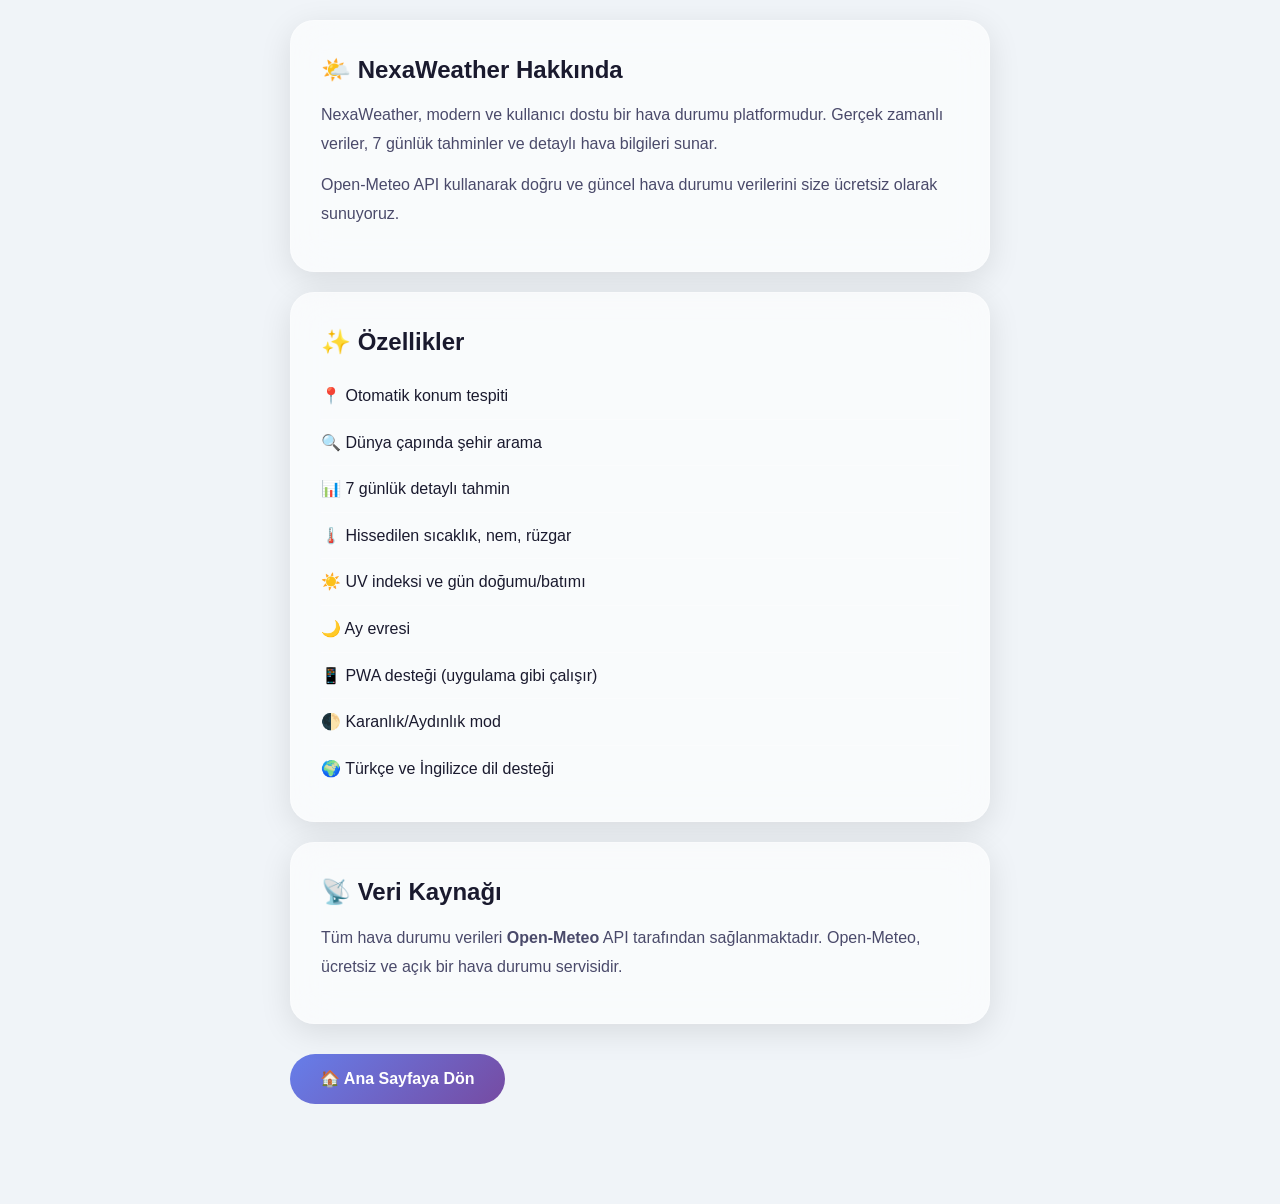
==== pages/about.html @ 71ba1c55 "Pages/about.html" ====
<!DOCTYPE html>
<html lang="tr">
<head>
    <meta charset="UTF-8" />
    <meta name="viewport" content="width=device-width, initial-scale=1.0" />
    <title>NexaWeather - Hakkında</title>
    <link rel="stylesheet" href="../style.css" />
    <style>
        .about-container {
            max-width: 700px;
            margin: 0 auto;
            padding: 20px 0;
        }
        .about-card {
            background: var(--bg-card);
            backdrop-filter: blur(20px);
            border-radius: var(--radius);
            padding: 30px;
            border: 1px solid var(--border-color);
            box-shadow: var(--shadow);
            margin-bottom: 20px;
        }
        .about-card h2 {
            font-size: 24px;
            margin-bottom: 12px;
        }
        .about-card p {
            color: var(--text-secondary);
            line-height: 1.8;
            margin-bottom: 12px;
        }
        .back-btn {
            display: inline-block;
            background: var(--gradient);
            color: #fff;
            padding: 12px 30px;
            border-radius: 50px;
            text-decoration: none;
            font-weight: 600;
            margin-top: 10px;
        }
        .back-btn:active {
            transform: scale(0.95);
        }
        .feature-list {
            list-style: none;
            padding: 0;
        }
        .feature-list li {
            padding: 10px 0;
            border-bottom: 1px solid var(--border-color);
            display: flex;
            align-items: center;
            gap: 12px;
        }
        .feature-list li:last-child {
            border-bottom: none;
        }
    </style>
</head>
<body>
    <div class="about-container">
        <div class="about-card">
            <h2>🌤️ NexaWeather Hakkında</h2>
            <p>
                NexaWeather, modern ve kullanıcı dostu bir hava durumu platformudur.
                Gerçek zamanlı veriler, 7 günlük tahminler ve detaylı hava bilgileri sunar.
            </p>
            <p>
                Open-Meteo API kullanarak doğru ve güncel hava durumu verilerini
                size ücretsiz olarak sunuyoruz.
            </p>
        </div>

        <div class="about-card">
            <h2>✨ Özellikler</h2>
            <ul class="feature-list">
                <li>📍 Otomatik konum tespiti</li>
                <li>🔍 Dünya çapında şehir arama</li>
                <li>📊 7 günlük detaylı tahmin</li>
                <li>🌡️ Hissedilen sıcaklık, nem, rüzgar</li>
                <li>☀️ UV indeksi ve gün doğumu/batımı</li>
                <li>🌙 Ay evresi</li>
                <li>📱 PWA desteği (uygulama gibi çalışır)</li>
                <li>🌓 Karanlık/Aydınlık mod</li>
                <li>🌍 Türkçe ve İngilizce dil desteği</li>
            </ul>
        </div>

        <div class="about-card">
            <h2>📡 Veri Kaynağı</h2>
            <p>
                Tüm hava durumu verileri <strong>Open-Meteo</strong> API tarafından sağlanmaktadır.
                Open-Meteo, ücretsiz ve açık bir hava durumu servisidir.
            </p>
        </div>

        <a href="../index.html" class="back-btn">🏠 Ana Sayfaya Dön</a>
    </div>
</body>
</html>
---- style.css ----
/* ============================================
   NEXAWEATHER - ANA STİL DOSYASI
   Premium | Glassmorphism | Mobile-First
   ============================================ */

/* ---------- CSS DEĞİŞKENLERİ ---------- */
:root {
    /* Renkler - Light Mode */
    --bg-primary: #f0f4f8;
    --bg-secondary: rgba(255, 255, 255, 0.7);
    --bg-card: rgba(255, 255, 255, 0.6);
    --bg-glass: rgba(255, 255, 255, 0.25);
    --text-primary: #1a1a2e;
    --text-secondary: #4a4a6a;
    --text-muted: #8888aa;
    --border-color: rgba(255, 255, 255, 0.3);
    --shadow: 0 8px 32px rgba(0, 0, 0, 0.1);
    --shadow-hover: 0 12px 48px rgba(0, 0, 0, 0.15);
    --gradient: linear-gradient(135deg, #667eea 0%, #764ba2 100%);
    --gradient-warm: linear-gradient(135deg, #f093fb 0%, #f5576c 100%);
    --radius: 24px;
    --radius-sm: 12px;
    --transition: all 0.3s cubic-bezier(0.4, 0, 0.2, 1);
    --font: 'Inter', -apple-system, BlinkMacSystemFont, sans-serif;
}

/* Dark Mode */
[data-theme="dark"] {
    --bg-primary: #0f0f1a;
    --bg-secondary: rgba(30, 30, 50, 0.8);
    --bg-card: rgba(30, 30, 50, 0.6);
    --bg-glass: rgba(30, 30, 50, 0.3);
    --text-primary: #e8e8f0;
    --text-secondary: #b0b0cc;
    --text-muted: #6a6a8a;
    --border-color: rgba(255, 255, 255, 0.08);
    --shadow: 0 8px 32px rgba(0, 0, 0, 0.4);
    --shadow-hover: 0 12px 48px rgba(0, 0, 0, 0.5);
}

/* ---------- RESET & BASE ---------- */
*,
*::before,
*::after {
    margin: 0;
    padding: 0;
    box-sizing: border-box;
}

html {
    scroll-behavior: smooth;
    -webkit-tap-highlight-color: transparent;
}

body {
    font-family: var(--font);
    background: var(--bg-primary);
    color: var(--text-primary);
    min-height: 100vh;
    transition: background 0.4s ease, color 0.4s ease;
    line-height: 1.6;
    padding: 0 16px 80px 16px;
    -webkit-font-smoothing: antialiased;
}

/* ---------- SCROLLBAR ---------- */
::-webkit-scrollbar {
    width: 6px;
    height: 6px;
}
::-webkit-scrollbar-track {
    background: transparent;
}
::-webkit-scrollbar-thumb {
    background: var(--text-muted);
    border-radius: 10px;
}

/* ---------- HEADER / NAV ---------- */
.header {
    position: sticky;
    top: 0;
    z-index: 100;
    padding: 12px 0;
    background: var(--bg-secondary);
    backdrop-filter: blur(20px);
    -webkit-backdrop-filter: blur(20px);
    border-bottom: 1px solid var(--border-color);
    border-radius: 0 0 24px 24px;
    margin: 0 -16px 20px -16px;
    padding: 12px 20px;
}

.nav {
    display: flex;
    justify-content: space-between;
    align-items: center;
    max-width: 600px;
    margin: 0 auto;
}

.logo {
    font-size: 20px;
    font-weight: 800;
    background: var(--gradient);
    -webkit-background-clip: text;
    -webkit-text-fill-color: transparent;
    background-clip: text;
    letter-spacing: -0.5px;
}

.nav-controls {
    display: flex;
    gap: 8px;
}

.nav-btn {
    width: 40px;
    height: 40px;
    border: none;
    border-radius: 50%;
    background: var(--bg-glass);
    backdrop-filter: blur(10px);
    color: var(--text-primary);
    font-size: 18px;
    cursor: pointer;
    transition: var(--transition);
    display: flex;
    align-items: center;
    justify-content: center;
    border: 1px solid var(--border-color);
}

.nav-btn:active {
    transform: scale(0.92);
}

/* ---------- HERO ---------- */
.hero {
    text-align: center;
    padding: 20px 0 30px 0;
    position: relative;
}

.hero-content {
    background: var(--bg-card);
    backdrop-filter: blur(20px);
    -webkit-backdrop-filter: blur(20px);
    border-radius: var(--radius);
    padding: 30px 20px;
    border: 1px solid var(--border-color);
    box-shadow: var(--shadow);
    margin-bottom: 20px;
    transition: var(--transition);
}

.hero-title {
    font-size: 22px;
    font-weight: 600;
    color: var(--text-secondary);
    margin-bottom: 4px;
}

.hero-temp {
    font-size: 64px;
    font-weight: 800;
    letter-spacing: -3px;
    background: var(--gradient);
    -webkit-background-clip: text;
    -webkit-text-fill-color: transparent;
    background-clip: text;
    line-height: 1.1;
}

.hero-condition {
    font-size: 18px;
    font-weight: 500;
    color: var(--text-secondary);
    margin-top: 4px;
}

.hero-details {
    display: flex;
    justify-content: center;
    gap: 20px;
    margin-top: 12px;
    font-size: 14px;
    color: var(--text-muted);
}

.hero-details span {
    background: var(--bg-glass);
    padding: 4px 12px;
    border-radius: 20px;
    border: 1px solid var(--border-color);
}

/* ---------- SEARCH ---------- */
.search-container {
    display: flex;
    gap: 8px;
    background: var(--bg-card);
    backdrop-filter: blur(20px);
    border-radius: 50px;
    padding: 6px;
    border: 1px solid var(--border-color);
    box-shadow: var(--shadow);
    max-width: 500px;
    margin: 0 auto;
}

.search-container input {
    flex: 1;
    border: none;
    background: transparent;
    padding: 12px 16px;
    font-size: 15px;
    font-family: var(--font);
    color: var(--text-primary);
    outline: none;
    min-width: 0;
}

.search-container input::placeholder {
    color: var(--text-muted);
}

.search-container button {
    width: 46px;
    height: 46px;
    border: none;
    border-radius: 50%;
    background: var(--gradient);
    color: #fff;
    font-size: 18px;
    cursor: pointer;
    transition: var(--transition);
    flex-shrink: 0;
    display: flex;
    align-items: center;
    justify-content: center;
}

.search-container button:active {
    transform: scale(0.92);
}

#locationBtn {
    background: var(--bg-glass);
    color: var(--text-primary);
    border: 1px solid var(--border-color);
}

/* ---------- SECTIONS ---------- */
.section {
    margin-top: 28px;
}

.section-title {
    font-size: 18px;
    font-weight: 700;
    margin-bottom: 14px;
    color: var(--text-primary);
    padding-left: 4px;
}

/* ---------- HOURLY ---------- */
.hourly-scroll {
    display: flex;
    gap: 12px;
    overflow-x: auto;
    padding: 4px 0 12px 0;
    scroll-snap-type: x mandatory;
    -webkit-overflow-scrolling: touch;
}

.hourly-item {
    flex: 0 0 72px;
    text-align: center;
    background: var(--bg-card);
    backdrop-filter: blur(10px);
    border-radius: var(--radius-sm);
    padding: 12px 6px;
    border: 1px solid var(--border-color);
    scroll-snap-align: start;
    transition: var(--transition);
    min-width: 64px;
}

.hourly-item .hour {
    font-size: 12px;
    color: var(--text-muted);
    font-weight: 500;
}

.hourly-item .icon {
    font-size: 24px;
    margin: 4px 0;
}

.hourly-item .temp {
    font-size: 15px;
    font-weight: 700;
}

/* ---------- DAILY ---------- */
.daily-grid {
    display: flex;
    flex-direction: column;
    gap: 8px;
}

.daily-item {
    display: flex;
    align-items: center;
    justify-content: space-between;
    background: var(--bg-card);
    backdrop-filter: blur(10px);
    border-radius: var(--radius-sm);
    padding: 12px 16px;
    border: 1px solid var(--border-color);
    transition: var(--transition);
}

.daily-item .day {
    font-weight: 600;
    width: 80px;
}

.daily-item .icon {
    font-size: 24px;
}

.daily-item .temps {
    display: flex;
    gap: 12px;
    font-weight: 500;
}

.daily-item .temps .high {
    color: #f5576c;
}
.daily-item .temps .low {
    color: #667eea;
}

/* ---------- HIGHLIGHTS ---------- */
.highlights-grid {
    display: grid;
    grid-template-columns: 1fr 1fr;
    gap: 10px;
}

.highlight-card {
    background: var(--bg-card);
    backdrop-filter: blur(10px);
    border-radius: var(--radius-sm);
    padding: 14px 12px;
    border: 1px solid var(--border-color);
    text-align: center;
    transition: var(--transition);
}

.highlight-card .label {
    font-size: 11px;
    color: var(--text-muted);
    text-transform: uppercase;
    letter-spacing: 0.5px;
    font-weight: 600;
}

.highlight-card .value {
    font-size: 22px;
    font-weight: 700;
    margin-top: 2px;
}

.highlight-card .sub {
    font-size: 12px;
    color: var(--text-muted);
}

/* ---------- CHARTS ---------- */
.charts-grid {
    display: grid;
    grid-template-columns: 1fr 1fr;
    gap: 12px;
}

.chart-card {
    background: var(--bg-card);
    backdrop-filter: blur(10px);
    border-radius: var(--radius-sm);
    padding: 12px;
    border: 1px solid var(--border-color);
    position: relative;
    height: 180px;
}

.chart-card canvas {
    width: 100% !important;
    height: 100% !important;
}

/* ---------- AQI ---------- */
.aqi-card {
    background: var(--bg-card);
    backdrop-filter: blur(10px);
    border-radius: var(--radius-sm);
    padding: 20px;
    border: 1px solid var(--border-color);
    text-align: center;
}

.aqi-value {
    font-size: 48px;
    font-weight: 800;
}

.aqi-label {
    font-size: 16px;
    color: var(--text-secondary);
}

/* ---------- MAP ---------- */
.map-placeholder {
    background: var(--bg-card);
    backdrop-filter: blur(10px);
    border-radius: var(--radius-sm);
    padding: 40px 20px;
    border: 1px solid var(--border-color);
    text-align: center;
    color: var(--text-muted);
}

/* ---------- SUGGESTIONS ---------- */
.suggestions-grid {
    display: flex;
    flex-wrap: wrap;
    gap: 8px;
}

.suggestion-tag {
    background: var(--bg-card);
    backdrop-filter: blur(10px);
    border-radius: 50px;
    padding: 8px 16px;
    border: 1px solid var(--border-color);
    font-size: 14px;
    font-weight: 500;
    display: inline-flex;
    align-items: center;
    gap: 6px;
    transition: var(--transition);
}

/* ---------- ADS ---------- */
.ad-container {
    margin: 24px 0;
    padding: 16px;
    background: var(--bg-card);
    border-radius: var(--radius-sm);
    border: 2px dashed var(--border-color);
    text-align: center;
    min-height: 90px;
    display: flex;
    align-items: center;
    justify-content: center;
    color: var(--text-muted);
    font-size: 14px;
}

.ad-container::before {
    content: "📢 Reklam Alanı";
    opacity: 0.5;
}

/* ---------- FOOTER ---------- */
.footer {
    margin-top: 40px;
    padding-top: 24px;
    border-top: 1px solid var(--border-color);
    text-align: center;
    font-size: 13px;
    color: var(--text-muted);
}

.footer-links {
    display: flex;
    flex-wrap: wrap;
    justify-content: center;
    gap: 12px;
    margin-top: 10px;
}

.footer-links a {
    color: var(--text-muted);
    text-decoration: none;
    transition: var(--transition);
}

.footer-links a:active {
    color: var(--text-primary);
}

/* ---------- UTILITIES ---------- */
.hidden {
    display: none !important;
}

.text-center {
    text-align: center;
}

.mt-8 {
    margin-top: 8px;
}

/* ---------- RESPONSIVE ---------- */
@media (min-width: 600px) {
    body {
        padding: 0 32px 80px 32px;
        max-width: 700px;
        margin: 0 auto;
    }

    .header {
        margin: 0 -32px 20px -32px;
        padding: 12px 32px;
    }

    .hero-temp {
        font-size: 80px;
    }

    .highlights-grid {
        grid-template-columns: repeat(3, 1fr);
    }

    .charts-grid {
        grid-template-columns: 1fr 1fr;
    }
}

@media (min-width: 900px) {
    body {
        max-width: 1100px;
        padding: 0 40px 80px 40px;
    }

    .header {
        margin: 0 -40px 20px -40px;
        padding: 12px 40px;
    }

    .daily-grid {
        display: grid;
        grid-template-columns: 1fr 1fr;
        gap: 8px;
    }

    .highlights-grid {
        grid-template-columns: repeat(4, 1fr);
    }

    .charts-grid {
        grid-template-columns: 1fr 1fr 1fr;
    }
}

/* ---------- ANIMATIONS ---------- */
@keyframes fadeUp {
    from {
        opacity: 0;
        transform: translateY(20px);
    }
    to {
        opacity: 1;
        transform: translateY(0);
    }
}

@keyframes pulse {
    0%,
    100% {
        opacity: 1;
    }
    50% {
        opacity: 0.5;
    }
}

.fade-up {
    animation: fadeUp 0.6s ease forwards;
}

.loading {
    animation: pulse 1.2s ease-in-out infinite;
}

/* ---------- LOADING SKELETON ---------- */
.skeleton {
    background: var(--bg-glass);
    border-radius: 8px;
    min-height: 40px;
    animation: pulse 1.5s ease-in-out infinite;
}
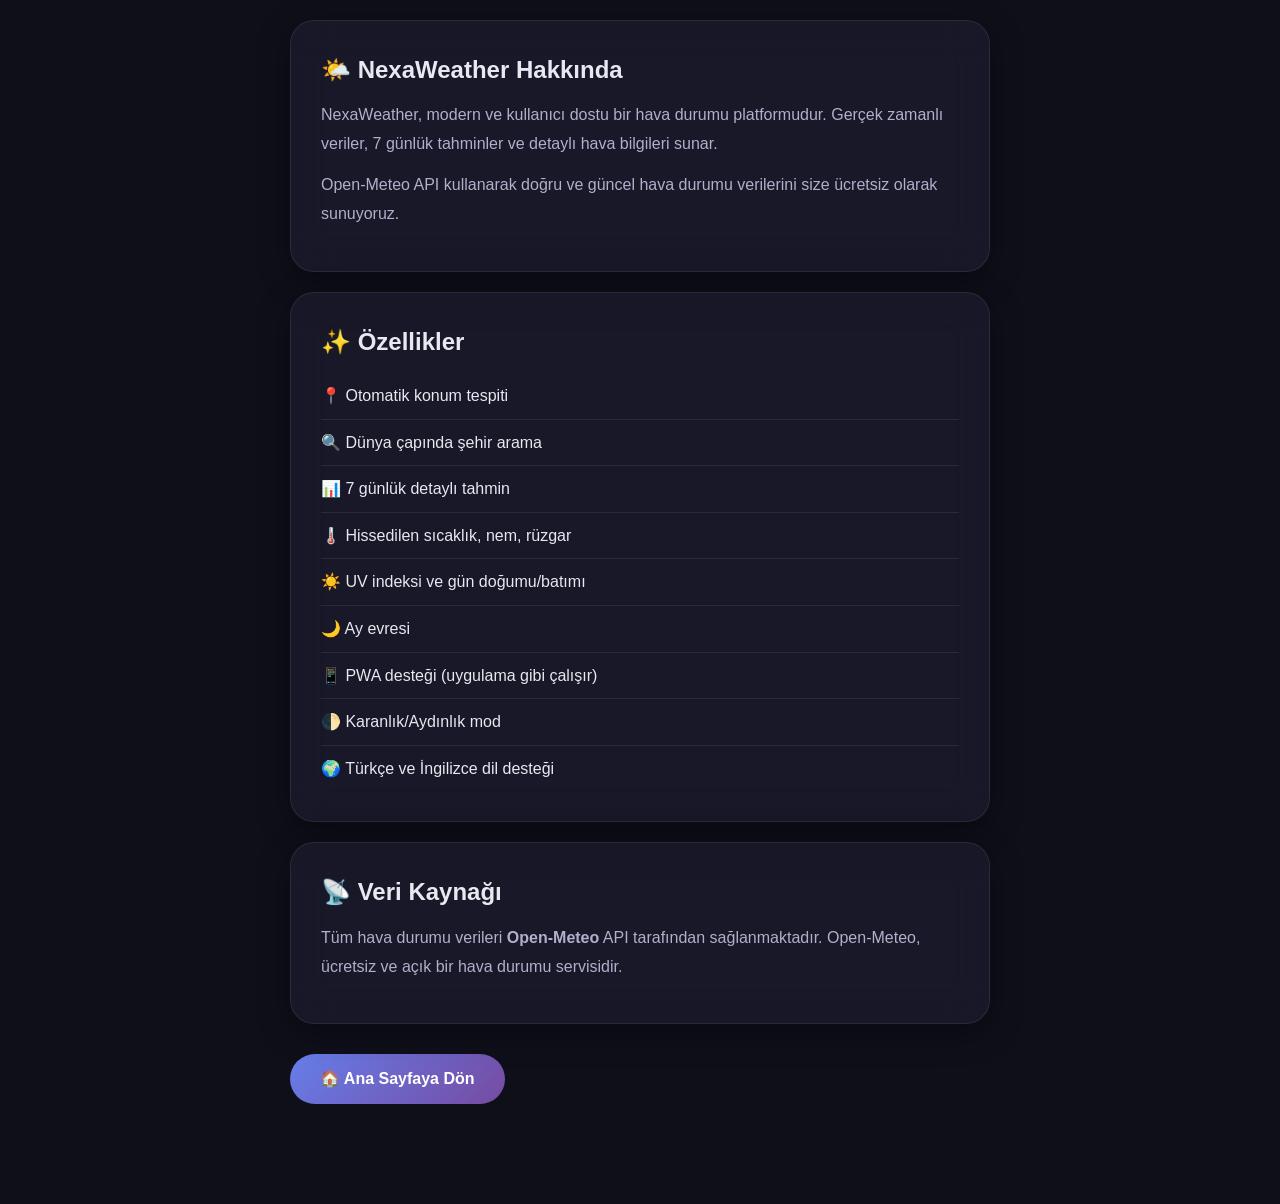
==== commit 09c9b502: "about.html" ====
--- a/pages/about.html
+++ b/pages/about.html
@@ -4,6 +4,7 @@
     <meta charset="UTF-8" />
     <meta name="viewport" content="width=device-width, initial-scale=1.0" />
     <title>NexaWeather - Hakkında</title>
+    <script>document.documentElement.setAttribute('data-theme',localStorage.getItem('nexa_theme')||'dark');</script>
     <link rel="stylesheet" href="../style.css" />
     <style>
         .about-container {
--- a/style.css
+++ b/style.css
@@ -604,4 +604,198 @@
     border-radius: 8px;
     min-height: 40px;
     animation: pulse 1.5s ease-in-out infinite;
+}
+/* ========== SIDE MENU ========== */
+.menu-overlay {
+    position: fixed;
+    top: 0;
+    left: 0;
+    width: 100%;
+    height: 100%;
+    background: rgba(0, 0, 0, 0.5);
+    z-index: 999;
+    opacity: 0;
+    transition: opacity 0.3s ease;
+}
+
+.menu-content {
+    position: fixed;
+    top: 0;
+    right: 0;
+    width: 280px;
+    height: 100%;
+    background: var(--bg-primary);
+    z-index: 1000;
+    padding: 20px;
+    transform: translateX(100%);
+    transition: transform 0.3s cubic-bezier(0.4, 0, 0.2, 1);
+    box-shadow: var(--shadow);
+    display: flex;
+    flex-direction: column;
+    border-left: 1px solid var(--border-color);
+}
+
+.menu-header {
+    display: flex;
+    justify-content: space-between;
+    align-items: center;
+    padding-bottom: 16px;
+    border-bottom: 1px solid var(--border-color);
+    margin-bottom: 16px;
+}
+
+.menu-logo {
+    font-size: 18px;
+    font-weight: 700;
+    background: var(--gradient);
+    -webkit-background-clip: text;
+    -webkit-text-fill-color: transparent;
+    background-clip: text;
+}
+
+.menu-close {
+    background: none;
+    border: none;
+    font-size: 24px;
+    color: var(--text-primary);
+    cursor: pointer;
+}
+
+.menu-items {
+    flex: 1;
+    display: flex;
+    flex-direction: column;
+    gap: 4px;
+}
+
+.menu-items a {
+    display: block;
+    padding: 12px 16px;
+    border-radius: var(--radius-sm);
+    color: var(--text-primary);
+    text-decoration: none;
+    font-weight: 500;
+    transition: var(--transition);
+}
+
+.menu-items a:active {
+    background: var(--bg-glass);
+}
+
+.menu-footer {
+    border-top: 1px solid var(--border-color);
+    padding-top: 16px;
+    display: flex;
+    flex-direction: column;
+    gap: 8px;
+}
+
+.menu-footer button {
+    padding: 12px 16px;
+    border: none;
+    border-radius: var(--radius-sm);
+    background: var(--bg-glass);
+    color: var(--text-primary);
+    font-weight: 500;
+    cursor: pointer;
+    transition: var(--transition);
+    font-size: 15px;
+}
+
+.menu-footer button:active {
+    transform: scale(0.97);
+}
+/* ========== FAVORİLER ========== */
+.hero-header {
+    display: flex;
+    align-items: center;
+    justify-content: center;
+    gap: 12px;
+}
+
+.fav-btn {
+    background: none;
+    border: none;
+    font-size: 32px;
+    cursor: pointer;
+    transition: var(--transition);
+    color: var(--text-muted);
+}
+
+.fav-btn:active {
+    transform: scale(1.2);
+}
+
+.menu-section {
+    margin-top: 16px;
+    padding-top: 16px;
+    border-top: 1px solid var(--border-color);
+}
+
+.menu-section-title {
+    font-size: 13px;
+    font-weight: 600;
+    color: var(--text-muted);
+    text-transform: uppercase;
+    letter-spacing: 0.5px;
+    margin-bottom: 8px;
+    padding: 0 16px;
+}
+
+.favorites-list {
+    display: flex;
+    flex-direction: column;
+    gap: 4px;
+}
+
+.favorite-item {
+    display: flex;
+    justify-content: space-between;
+    align-items: center;
+    padding: 10px 16px;
+    border-radius: var(--radius-sm);
+    cursor: pointer;
+    transition: var(--transition);
+    color: var(--text-primary);
+    font-weight: 500;
+}
+
+.favorite-item:active {
+    background: var(--bg-glass);
+}
+
+.fav-remove {
+    background: none;
+    border: none;
+    color: var(--text-muted);
+    font-size: 16px;
+    cursor: pointer;
+    padding: 4px 8px;
+}
+
+.favorites-empty {
+    padding: 12px 16px;
+    color: var(--text-muted);
+    font-size: 14px;
+}
+
+/* ========== TOAST BİLDİRİM ========== */
+#toast {
+    position: fixed;
+    bottom: 30px;
+    left: 50%;
+    transform: translateX(-50%);
+    background: var(--bg-card);
+    backdrop-filter: blur(20px);
+    padding: 14px 28px;
+    border-radius: 50px;
+    border: 1px solid var(--border-color);
+    box-shadow: var(--shadow);
+    font-weight: 500;
+    z-index: 9999;
+    display: none;
+    opacity: 0;
+    transition: opacity 0.3s ease;
+    max-width: 90%;
+    text-align: center;
 }
